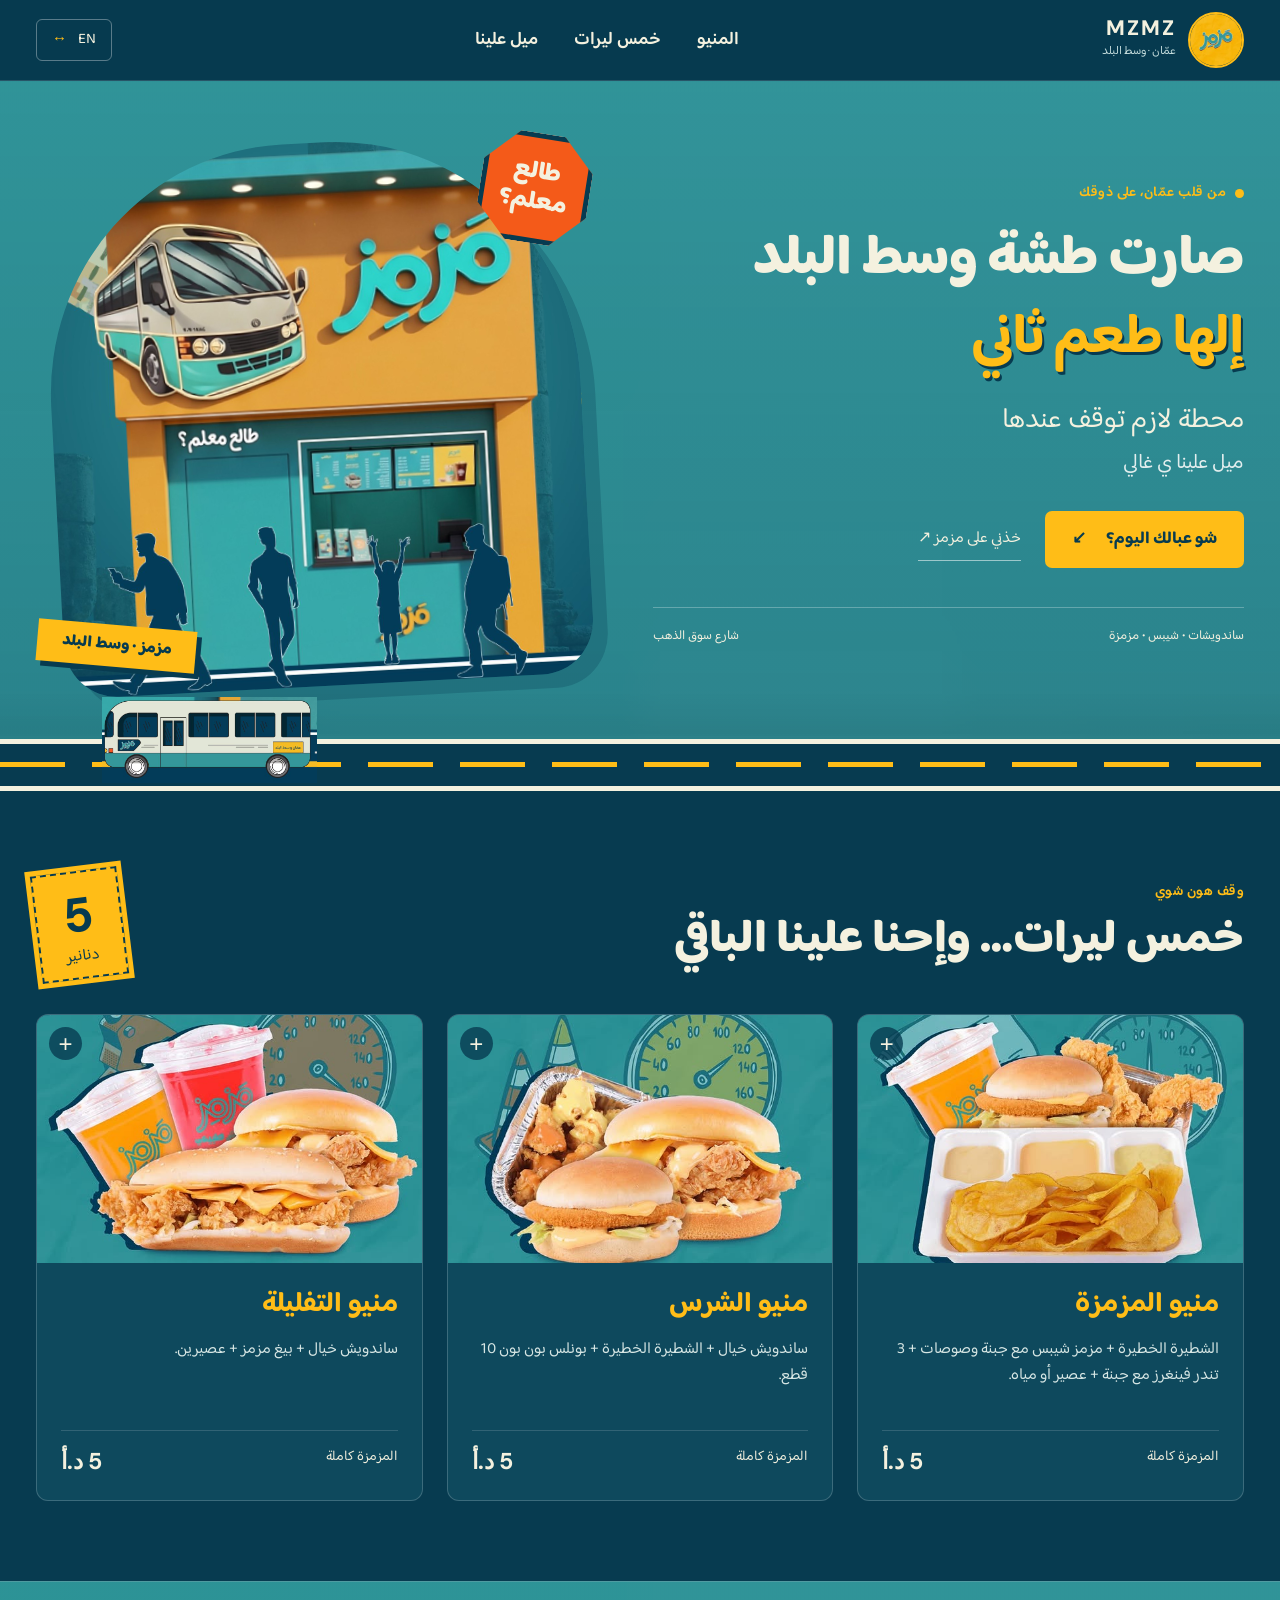
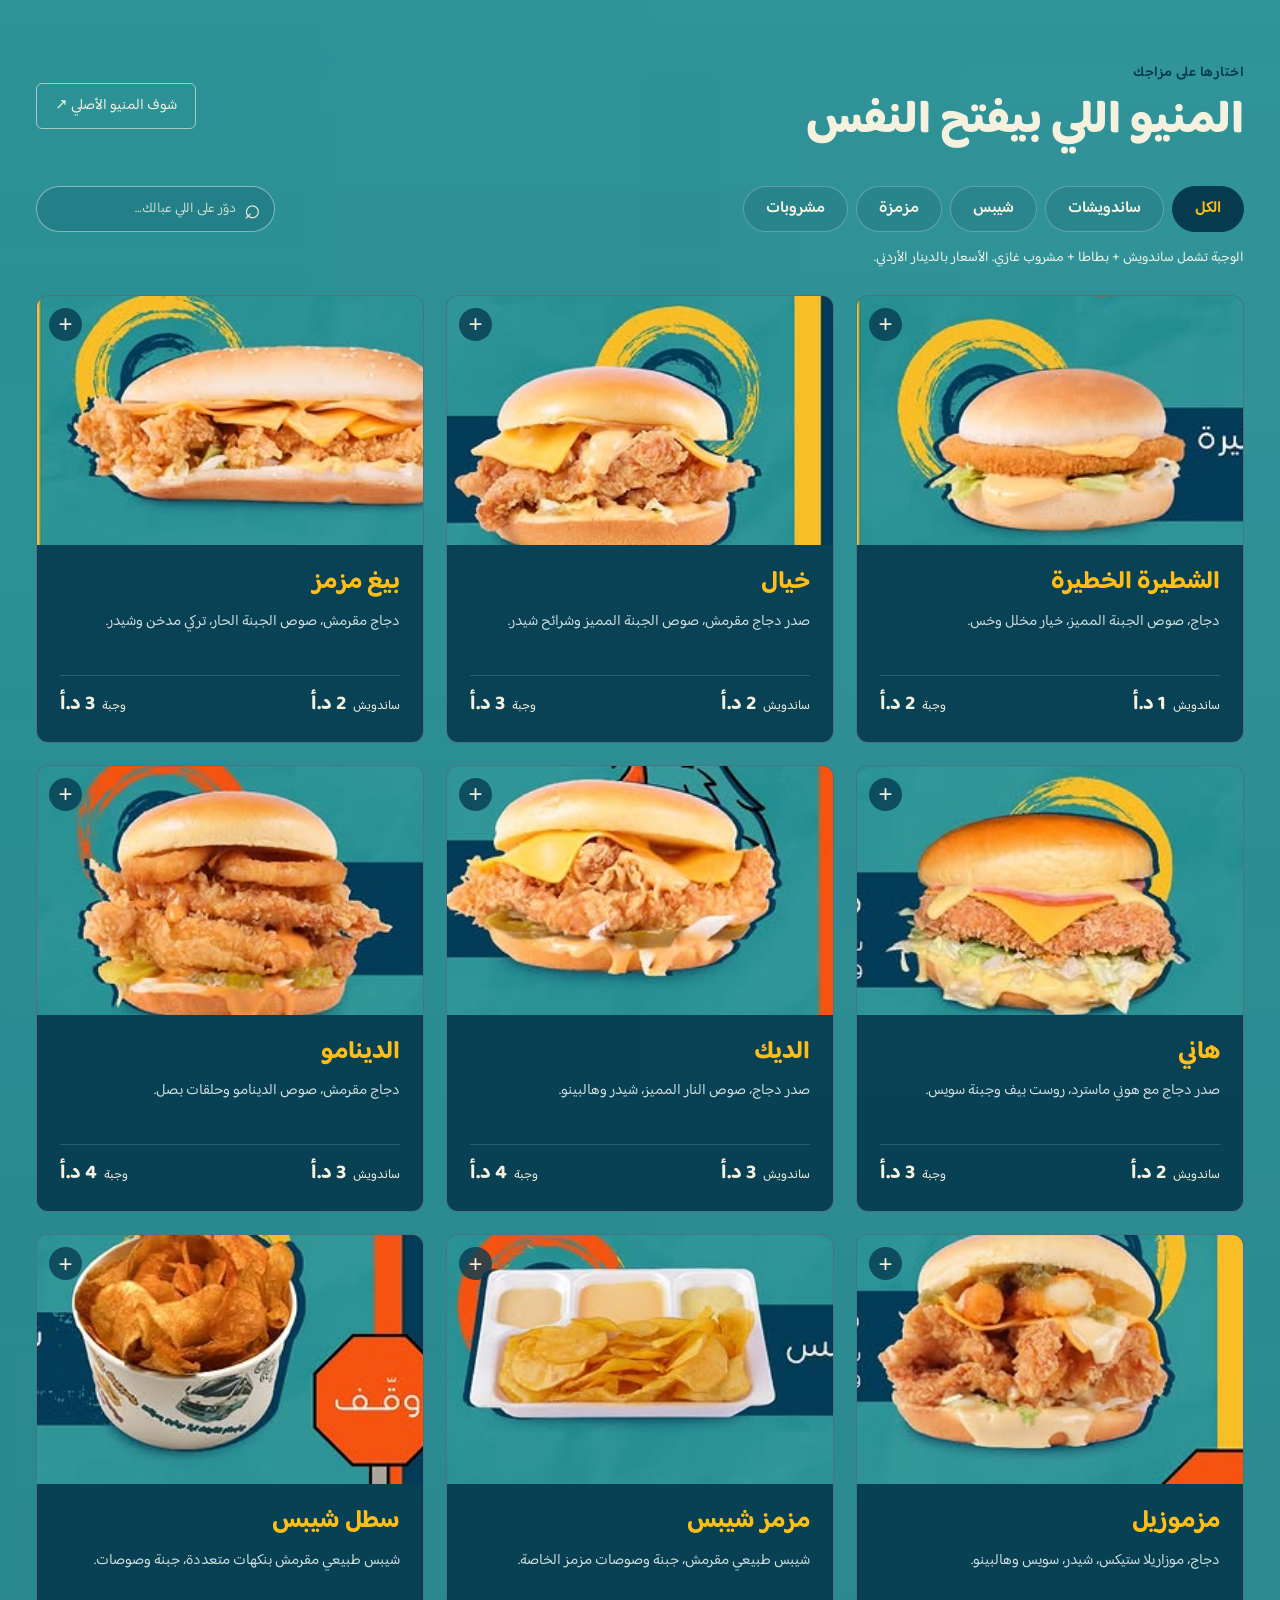
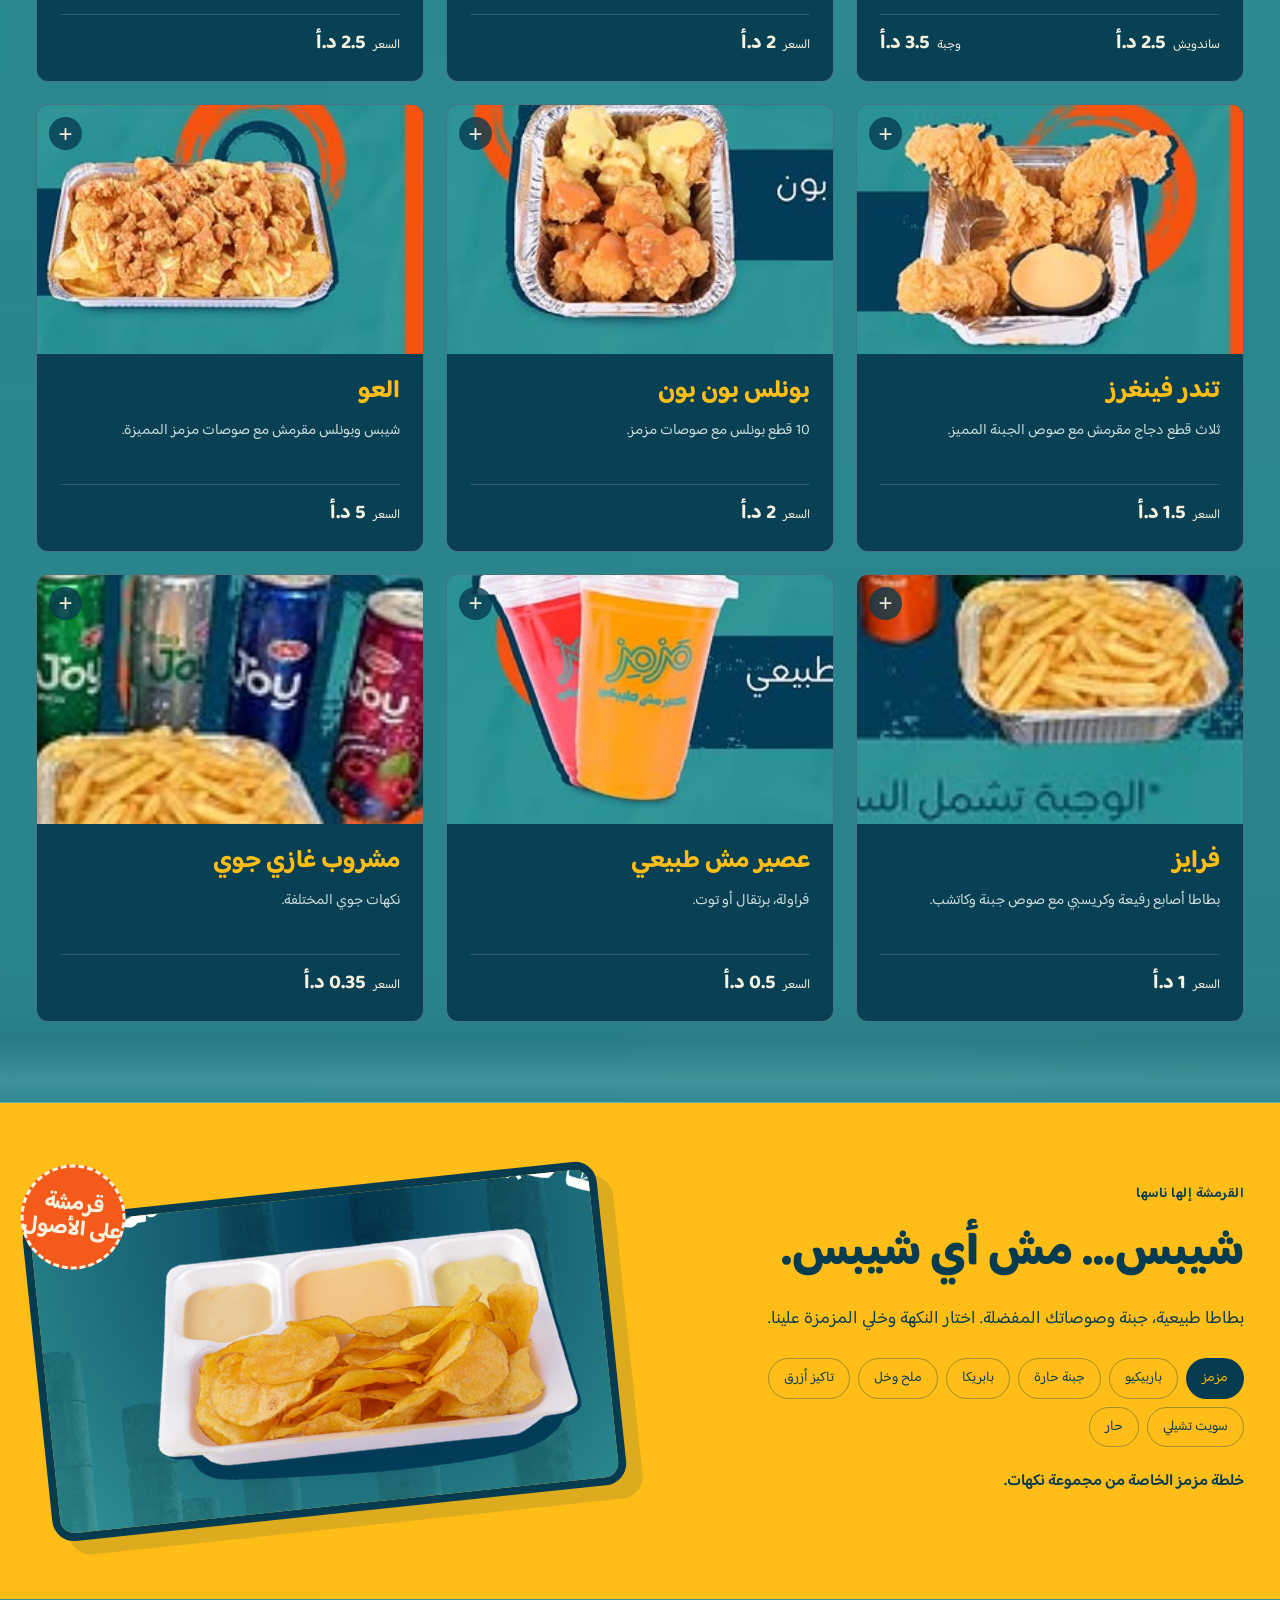
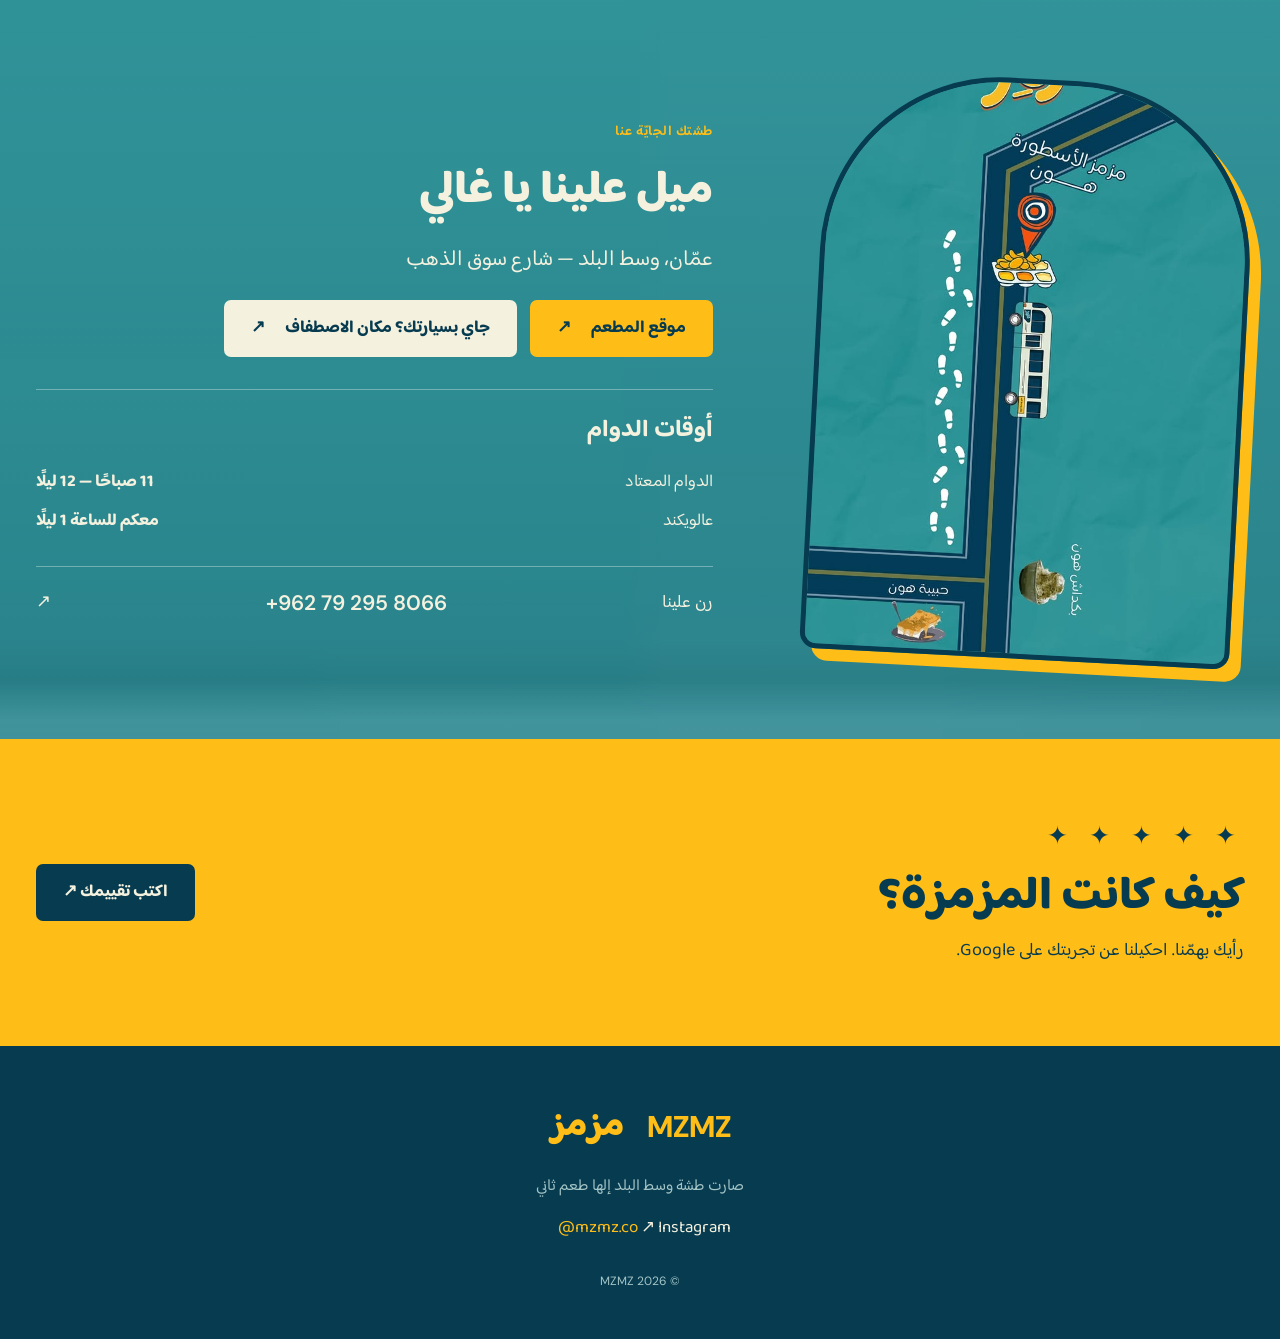
==== mzmz-preview.html @ 77dd5807 "Publish original MZMZ restaurant website" ====
<!doctype html>
<html lang="ar" dir="rtl">
<head>
<meta charset="utf-8"><meta name="viewport" content="width=device-width,initial-scale=1">
<meta name="theme-color" content="#073b50"><meta name="description" content="مزمز — صارت طشة وسط البلد إلها طعم ثاني. تصفح المنيو والعروض واعرف موقعنا ومكان الاصطفاف في عمّان، شارع سوق الذهب.">
<title>مزمز | محطة لازم توقف عندها</title>
<link rel="icon" href="[data-uri]"><link rel="preconnect" href="https://fonts.googleapis.com"><link rel="preconnect" href="https://fonts.gstatic.com" crossorigin>
<link href="https://fonts.googleapis.com/css2?family=Baloo+Bhaijaan+2:wght@400;500;600;700;800&family=DM+Sans:wght@400;500;600;700;800&display=swap" rel="stylesheet">
<style>:root{--navy:#073b50;--deep:#052f41;--teal:#31999d;--yellow:#ffbd17;--orange:#f45a19;--cream:#f4f1df;--font:'Baloo Bhaijaan 2',Tahoma,sans-serif}*{box-sizing:border-box}html{scroll-behavior:smooth;scroll-padding-top:95px}body{margin:0;background:var(--navy);color:var(--cream);font:18px/1.6 var(--font)}html[lang=en] body{--font:'DM Sans',Arial,sans-serif}button,input{font:inherit}button,a{-webkit-tap-highlight-color:transparent}a{color:inherit;text-decoration:none}button{cursor:pointer}button,a,input{outline-offset:5px}button:focus-visible,a:focus-visible,input:focus-visible{outline:3px solid var(--orange)}button{color:inherit}img,svg{display:block;max-width:100%}h1,h2,h3,p{margin:0}h2{font-size:clamp(30px,3.6vw,48px);line-height:1.25;font-weight:800}h3{line-height:1.35}.skip{position:fixed;top:-80px;padding:10px;background:var(--yellow);color:var(--navy);z-index:50}.skip:focus{top:10px}header{position:sticky;top:0;z-index:20;background:#073b50f5;border-bottom:1px solid #ffffff22;backdrop-filter:blur(15px)}.nav-wrap{max-width:1320px;margin:auto;padding:12px 36px;display:flex;align-items:center;justify-content:space-between;gap:25px}.brand{display:flex;align-items:center;gap:12px;font:800 21px/1.2 'DM Sans',sans-serif;letter-spacing:2px}.brand img{width:56px;height:56px;border-radius:50%;border:2px solid var(--yellow)}.brand span span{display:block;font:12px/1.9 var(--font);letter-spacing:0;color:#c5dddd}nav{display:flex;gap:36px;font-weight:600}nav a{position:relative}nav a:after{content:'';position:absolute;bottom:0;inset-inline:0;height:2px;background:var(--yellow);transform:scaleX(0);transition:.2s}nav a:hover:after{transform:scaleX(1)}.language{background:none;border:1px solid #ffffff55;border-radius:6px;font-size:15px;padding:8px 15px}.language span{color:var(--yellow);margin-inline-start:8px}.paper{background-color:var(--teal);background-image:linear-gradient(#31999d12,#073b5033),url('[data-uri]');background-size:cover,2000%;background-position:center,right bottom}.hero{overflow:hidden;position:relative}.hero-inner{max-width:1320px;margin:auto;min-height:670px;padding:62px 36px 105px;display:grid;grid-template-columns:1.05fr 1fr;gap:55px;align-items:center}.eyebrow{display:flex;gap:9px;align-items:center;font-size:14px;letter-spacing:.5px;font-weight:600;margin-bottom:20px;color:var(--yellow)}.eyebrow>span:first-child:empty{width:9px;height:9px;background:var(--yellow);border-radius:50%}h1{font-size:clamp(39px,4.4vw,64px);line-height:1.28;font-weight:800;letter-spacing:-1px}h1>span{display:block}h1 strong{display:block;color:var(--yellow);text-shadow:2px 3px 0 var(--navy);margin-top:7px}.hero-sub{font-size:28px;margin-top:23px}.welcome{font-size:21px;color:#e2eeee;margin-top:3px}.actions{display:flex;gap:24px;align-items:center;margin-top:31px;flex-wrap:wrap}.btn{display:inline-flex;align-items:center;justify-content:center;gap:20px;padding:13px 25px;border:2px solid transparent;border-radius:7px;font-weight:700;transition:transform .2s,box-shadow .2s;font-size:17px}.btn:hover{transform:translateY(-3px);box-shadow:0 7px 0 #052f4155}.yellow{background:var(--yellow);color:var(--navy)}.navy{background:var(--navy);color:var(--cream)}.light{background:#f4f1df;color:var(--navy)}.text-link{font-size:16px;border-bottom:1px solid #fff8;padding:8px 0}.hero-meta{margin-top:39px;padding-top:18px;border-top:1px solid #fff4;display:flex;gap:15px;justify-content:space-between;font-size:13px}.hero-art{position:relative;isolation:isolate;max-width:530px;justify-self:center;width:100%}.orbit{position:absolute;width:98%;aspect-ratio:1;border:2px dashed var(--yellow);border-radius:50%;top:2%;z-index:-1;transform:rotate(-20deg)}.store-art{width:100%;border-radius:46% 46% 10% 10%;box-shadow:14px 14px 0 #073b5040;transform:rotate(-3deg)}.stamp{position:absolute;z-index:2;top:-10px;inset-inline-start:-8px;width:110px;height:110px;background:var(--orange);border:5px solid var(--navy);outline:2px solid var(--cream);clip-path:polygon(30% 0,70% 0,100% 30%,100% 70%,70% 100%,30% 100%,0 70%,0 30%);display:grid;place-content:center;text-align:center;font-size:25px;font-weight:800;line-height:1.2;transform:rotate(9deg);white-space:pre-line}.art-caption{position:absolute;bottom:20px;inset-inline-end:-15px;padding:8px 25px;background:var(--yellow);color:var(--navy);font-size:16px;font-weight:800;transform:rotate(5deg);box-shadow:5px 5px 0 var(--navy)}.road{height:52px;background:var(--navy);position:absolute;bottom:0;width:100%;border-block:5px solid var(--cream)}.road:before{content:'';position:absolute;top:18px;width:100%;height:5px;background:repeating-linear-gradient(90deg,var(--yellow) 0 65px,transparent 65px 92px)}.road-bus{width:215px;height:86px;position:absolute;bottom:3px;left:8%;animation:arrive 1.5s ease-out both}@keyframes arrive{from{transform:translateX(-100vw)}to{transform:translateX(0)}}.section{padding:80px max(36px,calc((100vw - 1248px)/2))}.section-head{display:flex;align-items:center;justify-content:space-between;gap:25px;margin-bottom:35px}.section-head .eyebrow{margin-bottom:9px}.ticket{background:var(--yellow);color:var(--navy);padding:10px 25px;text-align:center;border:2px dashed var(--navy);outline:5px solid var(--yellow);transform:rotate(-7deg);line-height:1.15;flex-shrink:0}.ticket b{font:800 48px 'DM Sans',sans-serif;display:block}.ticket span{font-size:16px}.combo-grid{display:grid;grid-template-columns:repeat(3,1fr);gap:24px}.combo-card{border:1px solid #ffffff30;border-radius:12px;overflow:hidden;background:#0e495d;transition:transform .25s}.combo-card:hover{transform:translateY(-6px)}.combo-card .combo-img{background:#31999d;position:relative;cursor:zoom-in}.combo-img svg{width:100%;aspect-ratio:1.42}.combo-card .copy{padding:24px}.combo-card h3{font-size:28px;color:var(--yellow)}.combo-card p{font-size:16px;color:#d6e6e4;min-height:75px;margin-top:12px}.combo-card .price-row{display:flex;justify-content:space-between;border-top:1px solid #ffffff25;padding-top:15px;margin-top:18px;font-size:14px}.price-row b{font:700 23px 'DM Sans',sans-serif}.menu-section{border-block:1px solid #ffffff30}.menu-section .eyebrow{color:var(--navy)}.outline{background:transparent;border:1px solid #f4f1df99;padding:10px 18px;border-radius:6px;flex-shrink:0;font-size:15px}.outline:hover{background:#073b5030}.menu-controls{display:flex;gap:20px;justify-content:space-between;align-items:center;margin:30px 0 15px}.filters{display:flex;gap:8px;flex-wrap:wrap}.filters button{background:#073b5025;border:1px solid #ffffff40;padding:9px 22px;border-radius:50px;font-size:16px;font-weight:600}.filters button[aria-pressed=true]{background:var(--navy);border-color:var(--navy);color:var(--yellow)}.search{display:flex;align-items:center;background:#073b5030;padding:3px 13px;border:1px solid #ffffff70;border-radius:30px;max-width:260px}.search span{font:28px Arial}.search input{background:transparent;border:0;padding:8px;min-width:0;width:100%;color:var(--cream);font-size:14px}.search input::placeholder{color:#f4f1dfcc}.meal-note{font-size:14px;margin-bottom:25px;color:#f3f4e9}.menu-grid{display:grid;grid-template-columns:repeat(3,1fr);gap:22px}.menu-card{border:1px solid #ffffff44;border-radius:12px;background:#073b50eb;overflow:hidden}.food-visual{width:100%;border:0;display:block;background:#31999d;position:relative;padding:0;cursor:zoom-in;overflow:hidden}.food-visual svg{width:100%;aspect-ratio:1.55;transition:transform .35s}.food-visual:hover svg{transform:scale(1.05)}.zoom-mark{position:absolute;top:12px;inset-inline-end:12px;font:24px Arial;background:#073b50c9;border-radius:50%;width:33px;height:33px;display:grid;place-content:center;color:var(--cream)}.menu-copy{padding:21px 23px}.menu-copy h3{font-size:25px;color:var(--yellow)}.menu-copy p{font-size:15px;color:#cfdfde;margin:10px 0 17px;min-height:48px}.prices{display:flex;justify-content:space-between;gap:10px;padding-top:13px;border-top:1px solid #ffffff25;font-size:13px}.prices b{font-size:20px;color:var(--cream);margin-inline-start:7px}.flavour-section{background:var(--yellow);color:var(--navy);display:grid;grid-template-columns:1fr 1fr;gap:55px;align-items:center;position:relative;overflow:hidden}.flavour-section .eyebrow{color:var(--navy)}.flavour-copy>p:not(.eyebrow){margin-top:22px;max-width:490px}.flavours{display:flex;flex-wrap:wrap;gap:8px;margin-top:25px}.flavours button{background:transparent;border:1px solid #073b5060;color:var(--navy);padding:8px 15px;border-radius:30px;font-size:14px}.flavours button[aria-pressed=true]{background:var(--navy);color:var(--yellow)}#flavour-description{font-size:16px;font-weight:600;min-height:50px}.chips-art{position:relative;transform:rotate(-6deg)}.chips-art svg{border:8px solid var(--navy);border-radius:22px;box-shadow:15px 15px 0 #073b5022}.round-label{position:absolute;top:-50px;inset-inline-end:0;width:105px;height:105px;border-radius:50%;background:var(--orange);color:var(--cream);border:3px dashed var(--cream);display:grid;place-content:center;text-align:center;font-size:22px;font-weight:700;line-height:1.1;white-space:pre-line;transform:rotate(12deg)}.visit-section{display:grid;grid-template-columns:.8fr 1.2fr;gap:80px;align-items:center}.visit-art{height:580px;max-width:430px;border-radius:180px 180px 16px 16px;overflow:hidden;border:5px solid var(--navy);box-shadow:12px 12px 0 var(--yellow);transform:rotate(3deg)}.visit-art img{width:100%;height:100%;object-fit:cover}.address{font-size:22px;margin:22px 0}.visit-links{display:flex;flex-wrap:wrap;gap:13px}.hours{margin-top:32px;border-block:1px solid #fff5;padding:25px 0}.hours h3{font-size:24px;margin-bottom:15px}.hours p{display:flex;justify-content:space-between;gap:15px;font-size:17px;padding:6px 0}.phone{margin-top:22px;display:flex;align-items:center;justify-content:space-between;gap:10px}.phone b{font:600 21px 'DM Sans',sans-serif}.review-section{background:var(--yellow);color:var(--navy);display:flex;justify-content:space-between;align-items:center;gap:30px}.review-section h2{margin:10px 0}.review-section p{font-size:18px}.stars{color:var(--navy);font-size:25px;letter-spacing:8px}footer{padding:50px 36px;text-align:center;display:flex;align-items:center;flex-direction:column;gap:16px}footer .footer-logo{font:800 30px 'DM Sans',sans-serif;color:var(--yellow);display:flex;gap:15px;align-items:center}footer .footer-logo span{font:800 36px 'Baloo Bhaijaan 2',Tahoma,sans-serif}footer p{font-size:16px;color:#a4c5c6}footer>a:not(.footer-logo){font-size:17px}footer>a span{margin-inline-start:8px;color:var(--yellow)}footer small{font:12px 'DM Sans',sans-serif;color:#a4c5c6;margin-top:15px}.mobile-dock{display:none}dialog{border:1px solid #fff5;background:var(--navy);color:var(--cream);border-radius:14px;padding:30px 16px 16px;max-width:min(92vw,800px);max-height:92vh;overflow:auto}dialog::backdrop{background:#021c27dd;backdrop-filter:blur(5px)}dialog img{max-height:78vh;margin:auto;object-fit:contain}dialog p{text-align:center;padding-top:12px}.close-dialog{position:sticky;top:0;float:right;border:0;background:var(--yellow);color:var(--navy);border-radius:50%;width:40px;height:40px;font-size:30px;z-index:2;line-height:1}.hero-art svg,.chips-art svg{isolation:isolate}html[lang=en] h1{font-size:clamp(38px,4.1vw,59px);line-height:1.12}html[lang=en] .combo-card h3{font-size:25px}html[lang=en] .menu-copy h3{font-size:22px}html[lang=en] .menu-copy p{line-height:1.65}html[lang=en] .hero-sub{font-size:23px}html[lang=en] .welcome{font-size:17px}html[lang=en] .hero-meta{font-size:11px}
@media(min-width:1500px){.hero-inner{min-height:720px}}@media(max-width:1000px){.hero-inner{gap:30px;min-height:590px}h1{font-size:43px}.hero-meta{flex-direction:column;gap:2px}.section{padding:65px 28px}.nav-wrap{padding-inline:28px}.menu-controls{flex-wrap:wrap}.search{max-width:100%;width:100%}.menu-grid{grid-template-columns:repeat(2,1fr)}.combo-card .copy{padding:18px}.combo-card h3{font-size:24px}.combo-card p{min-height:115px}.visit-section{gap:45px}.hours p{font-size:15px}.visit-art{height:530px}.phone b{font-size:18px}}@media(max-width:680px){body{font-size:17px}html{scroll-padding-top:85px}.nav-wrap{padding:10px 18px;gap:10px}.brand{font-size:17px;gap:8px}.brand img{width:43px;height:43px}.brand span span{font-size:10px}nav{gap:15px;font-size:14px}nav a:nth-child(2){display:none}.language{padding:6px 9px;font-size:12px}.language span{display:none}.hero-inner{grid-template-columns:1fr;padding:35px 23px 90px;gap:32px;text-align:center}.hero-copy .eyebrow{justify-content:center;font-size:12px;margin-bottom:16px}h1{font-size:43px;line-height:1.22;letter-spacing:-.5px}.hero-sub{font-size:23px;margin-top:17px}.welcome{font-size:19px}.actions{justify-content:center;gap:18px;margin-top:23px}.btn{font-size:15px;padding:11px 18px}.hero-meta{display:none}.hero-art{max-width:320px}.stamp{width:80px;height:80px;font-size:19px;inset-inline-start:-5px}.art-caption{font-size:13px;bottom:15px;inset-inline-end:0}.road{height:39px}.road:before{top:12px}.road-bus{width:160px;height:64px}.section{padding:52px 21px}.section-head{gap:18px;align-items:flex-start;margin-bottom:28px}.section-head h2{font-size:31px}.eyebrow{font-size:12px}.ticket{padding:8px 15px}.ticket b{font-size:34px}.ticket span{font-size:13px}.combo-grid{grid-template-columns:1fr;gap:20px}.combo-card{display:grid;grid-template-columns:1fr 1.15fr}.combo-img svg{height:100%;min-height:240px;aspect-ratio:auto}.combo-card .copy{padding:19px 16px}.combo-card h3{font-size:24px}.combo-card p{min-height:0;font-size:14px}.combo-card .price-row{margin-top:13px;font-size:12px}.menu-section .section-head{flex-direction:column;gap:17px}.outline{font-size:13px;padding:8px 12px}.menu-controls{gap:13px;margin-top:20px}.filters{gap:6px;flex-wrap:nowrap;overflow:auto;width:100%;padding-bottom:6px}.filters button{padding:8px 14px;font-size:13px;white-space:nowrap}.menu-grid{gap:12px}.menu-copy{padding:15px 12px}.menu-copy h3{font-size:21px}.menu-copy p{font-size:13px;min-height:60px;margin:8px 0 12px}.prices{flex-direction:column;font-size:12px;padding-top:9px;gap:2px}.prices b{font-size:18px}.zoom-mark{width:25px;height:25px;font-size:19px;top:8px;inset-inline-end:8px}.food-visual svg{aspect-ratio:1.25}.meal-note{font-size:12px}.flavour-section{grid-template-columns:1fr;gap:65px;padding-bottom:65px}.flavour-copy h2{font-size:35px}.chips-art{margin-inline:12px}.round-label{width:85px;height:85px;font-size:19px;top:-35px}.flavour-copy>p:not(.eyebrow){font-size:16px}.visit-section{grid-template-columns:1fr;gap:40px}.visit-art{order:2;height:360px;width:220px;margin:auto;border-radius:100px 100px 12px 12px}.visit-copy h2{font-size:36px}.address{font-size:19px}.visit-links{flex-direction:column}.hours p{font-size:15px}.phone b{font-size:19px}.review-section{align-items:flex-start;flex-direction:column;gap:25px}.review-section p{font-size:16px}.review-section .btn{width:100%}.review-section h2{font-size:34px}footer{padding:40px 22px 105px}.mobile-dock{display:flex;position:fixed;z-index:18;bottom:12px;left:12px;right:12px;border:1px solid #ffe59277;border-radius:11px;overflow:hidden;background:var(--navy);box-shadow:0 6px 30px #0006}.mobile-dock a{padding:13px 8px;flex:1;text-align:center;font-size:13px}.mobile-dock a:first-child{color:var(--navy);background:var(--yellow);font-weight:800}.mobile-dock a+a{border-inline-start:1px solid #fff2}html[lang=en] h1{font-size:40px}html[lang=en] .combo-card h3{font-size:21px}html[lang=en] .combo-card p{font-size:12px}html[lang=en] .menu-copy h3{font-size:17px}html[lang=en] .menu-copy p{font-size:12px;min-height:80px}html[lang=en] .section-head h2{font-size:29px}html[lang=en] nav{font-size:12px}html[lang=en] .hours p{font-size:13px}}
@media(prefers-reduced-motion:reduce){html{scroll-behavior:auto}*,*:before,*:after{animation:none!important;transition:none!important}}
</style>
</head>
<body>
<a class="skip" href="#menu" data-ar="انتقل إلى المنيو" data-en="Skip to menu">انتقل إلى المنيو</a>
<header><div class="nav-wrap">
<a href="#home" class="brand" aria-label="مزمز MZMZ"><img src="[data-uri]" width="64" height="64" alt="مزمز"><span>MZMZ<span data-ar="عمّان · وسط البلد" data-en="AMMAN · DOWNTOWN">عمّان · وسط البلد</span></span></a>
<nav aria-label="Main navigation"><a href="#menu" data-ar="المنيو" data-en="Menu">المنيو</a><a href="#combos" data-ar="خمس ليرات" data-en="5 JD combos">خمس ليرات</a><a href="#visit" data-ar="ميل علينا" data-en="Find us">ميل علينا</a></nav>
<button id="language" class="language" type="button" aria-label="Switch to English">EN <span aria-hidden="true">↔</span></button>
</div></header>
<main>
<section id="home" class="hero paper">
<div class="hero-inner">
<div class="hero-copy"><p class="eyebrow"><span></span><span data-ar="من قلب عمّان، على ذوقك" data-en="FROM THE HEART OF AMMAN">من قلب عمّان، على ذوقك</span></p>
<h1><span data-ar="صارت طشة وسط البلد" data-en="Your downtown stroll">صارت طشة وسط البلد</span><strong data-ar="إلها طعم ثاني" data-en="just got tastier.">إلها طعم ثاني</strong></h1>
<p class="hero-sub" data-ar="محطة لازم توقف عندها" data-en="A stop you simply have to make.">محطة لازم توقف عندها</p>
<p class="welcome" data-ar="ميل علينا ي غالي" data-en="Swing by, you're always welcome.">ميل علينا ي غالي</p>
<div class="actions"><a class="btn yellow" href="#menu"><span data-ar="شو عبالك اليوم؟" data-en="Explore the menu">شو عبالك اليوم؟</span><span aria-hidden="true">↙</span></a><a class="text-link" href="https://maps.app.goo.gl/1GzGsH1aQZmYkQis6?g_st=ac" target="_blank" rel="noopener" data-ar="خذني على مزمز ↗" data-en="Take me to MZMZ ↗">خذني على مزمز ↗</a></div>
<div class="hero-meta"><span data-ar="ساندويشات • شيبس • مزمزة" data-en="SANDWICHES • CHIPS • BITES">ساندويشات • شيبس • مزمزة</span><span data-ar="شارع سوق الذهب" data-en="GOLD SOUK STREET">شارع سوق الذهب</span></div>
</div>
<div class="hero-art"><div class="orbit" aria-hidden="true"></div><div class="stamp" aria-hidden="true" data-ar="طالع\nمعلم؟" data-en="NEXT\nSTOP?">طالع<br>معلم؟</div>
<svg class="store-art" viewBox="310 535 795 815" role="img" aria-label="واجهة مطعم مزمز مع الباص" xmlns="http://www.w3.org/2000/svg"><image href="[data-uri]" width="1407" height="1760"/></svg>
<span class="art-caption" data-ar="مزمز · وسط البلد" data-en="MZMZ · DOWNTOWN">مزمز · وسط البلد</span>
</div>
</div>
<div class="road" aria-hidden="true"><svg viewBox="650 1390 550 220" class="road-bus"><image href="[data-uri]" width="1407" height="1760"/></svg></div>
</section>
<section id="combos" class="section combos">
<div class="section-head"><div><p class="eyebrow" data-ar="وقف هون شوي" data-en="MAKE A LITTLE STOP">وقف هون شوي</p><h2 data-ar="خمس ليرات… وإحنا علينا الباقي" data-en="Five dinars. A whole lot of flavour.">خمس ليرات… وإحنا علينا الباقي</h2></div><span class="ticket"><b>5</b><span data-ar="دنانير" data-en="JD">دنانير</span></span></div>
<div id="combo-grid" class="combo-grid"></div>
</section>
<section id="menu" class="section menu-section paper">
<div class="section-head"><div><p class="eyebrow" data-ar="اختارها على مزاجك" data-en="FOLLOW YOUR CRAVINGS">اختارها على مزاجك</p><h2 data-ar="المنيو اللي بيفتح النفس" data-en="Something for every craving.">المنيو اللي بيفتح النفس</h2></div><button id="original-menu" class="outline" data-ar="شوف المنيو الأصلي ↗" data-en="Original menu ↗">شوف المنيو الأصلي ↗</button></div>
<div class="menu-controls"><div class="filters" role="group" aria-label="Menu categories"><button data-filter="all" aria-pressed="true" data-ar="الكل" data-en="All">الكل</button><button data-filter="sandwich" aria-pressed="false" data-ar="ساندويشات" data-en="Sandwiches">ساندويشات</button><button data-filter="chips" aria-pressed="false" data-ar="شيبس" data-en="Chips">شيبس</button><button data-filter="sides" aria-pressed="false" data-ar="مزمزة" data-en="Bites">مزمزة</button><button data-filter="drinks" aria-pressed="false" data-ar="مشروبات" data-en="Drinks">مشروبات</button></div><label class="search"><span aria-hidden="true">⌕</span><input id="search" type="search" placeholder="دوّر على اللي عبالك…" aria-label="البحث في المنيو"></label></div>
<p class="meal-note" data-ar="الوجبة تشمل ساندويش + بطاطا + مشروب غازي. الأسعار بالدينار الأردني." data-en="Sandwich meals include fries and a soft drink. All prices are in Jordanian dinars.">الوجبة تشمل ساندويش + بطاطا + مشروب غازي. الأسعار بالدينار الأردني.</p>
<div id="menu-grid" class="menu-grid" aria-live="polite"></div><p id="empty" hidden data-ar="ما لقينا هالصنف. جرّب اسم ثاني أو اختار الكل." data-en="No matches. Try another name or choose All.">ما لقينا هالصنف. جرّب اسم ثاني أو اختار الكل.</p>
</section>
<section class="flavour-section section"><div class="flavour-copy"><p class="eyebrow" data-ar="القرمشة إلها ناسها" data-en="FOR THE CRUNCH LOVERS">القرمشة إلها ناسها</p><h2 data-ar="شيبس… مش أي شيبس." data-en="Chips. With a twist.">شيبس… مش أي شيبس.</h2><p data-ar="بطاطا طبيعية، جبنة وصوصاتك المفضلة. اختار النكهة وخلي المزمزة علينا." data-en="Natural potato chips, cheese and your favourite sauces. Pick your flavour and get crunching.">بطاطا طبيعية، جبنة وصوصاتك المفضلة. اختار النكهة وخلي المزمزة علينا.</p><div id="flavours" class="flavours" role="group" aria-label="Chip flavours"></div><p id="flavour-description" aria-live="polite"></p></div><div class="chips-art"><svg viewBox="150 830 980 540" role="img" aria-label="مزمز شيبس مع الصوصات"><image href="[data-uri]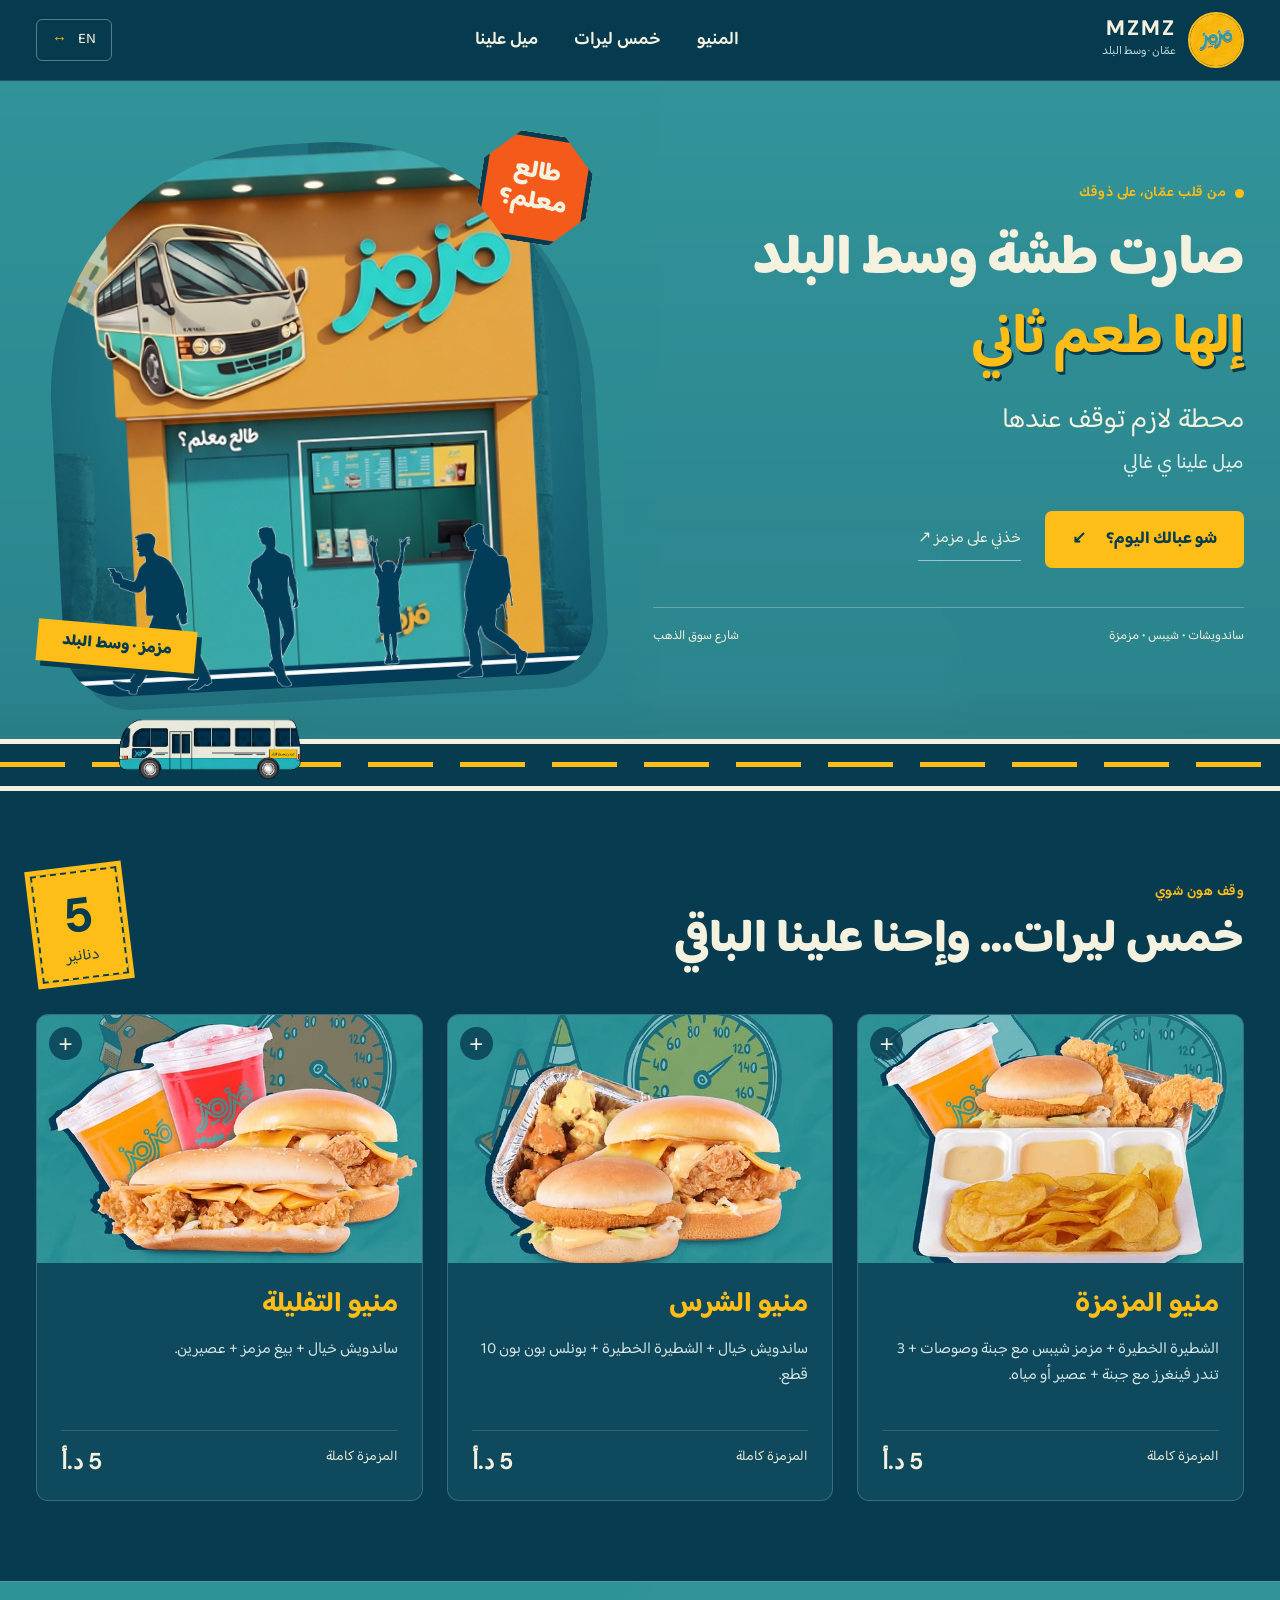
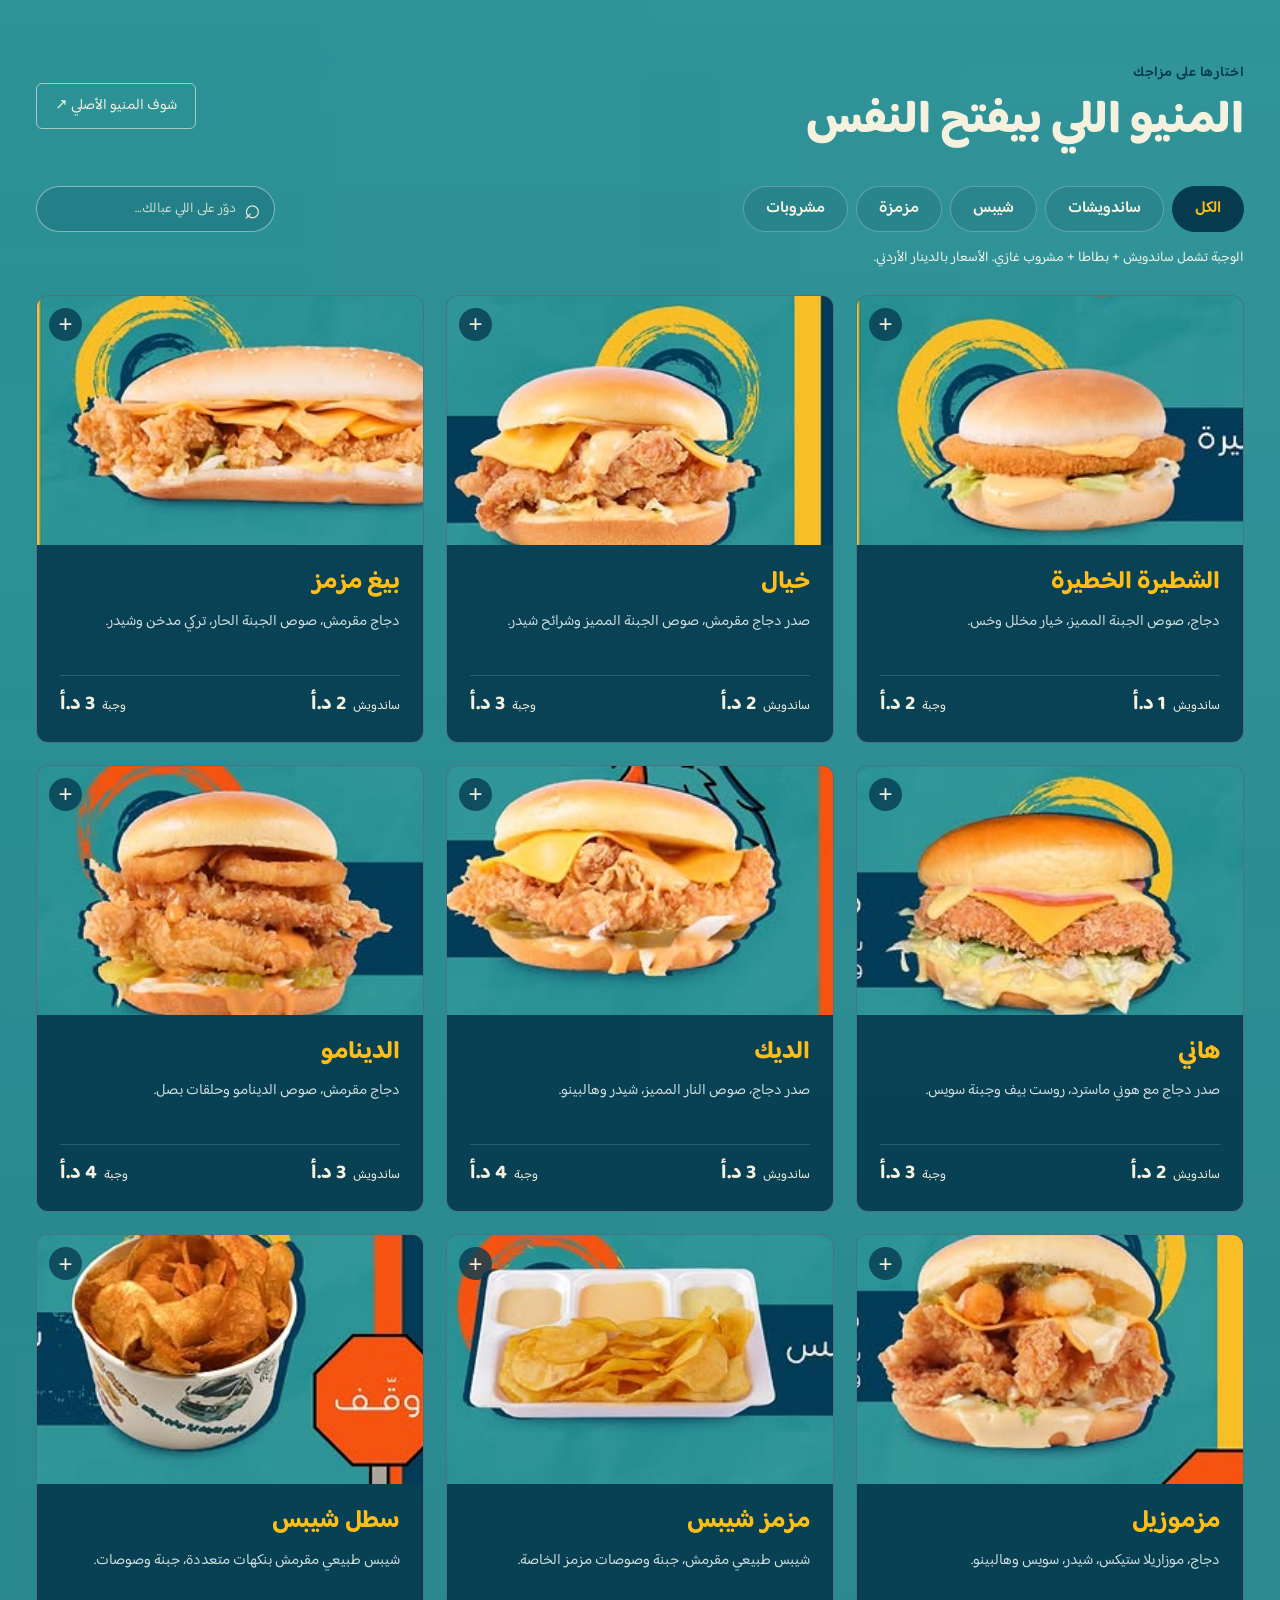
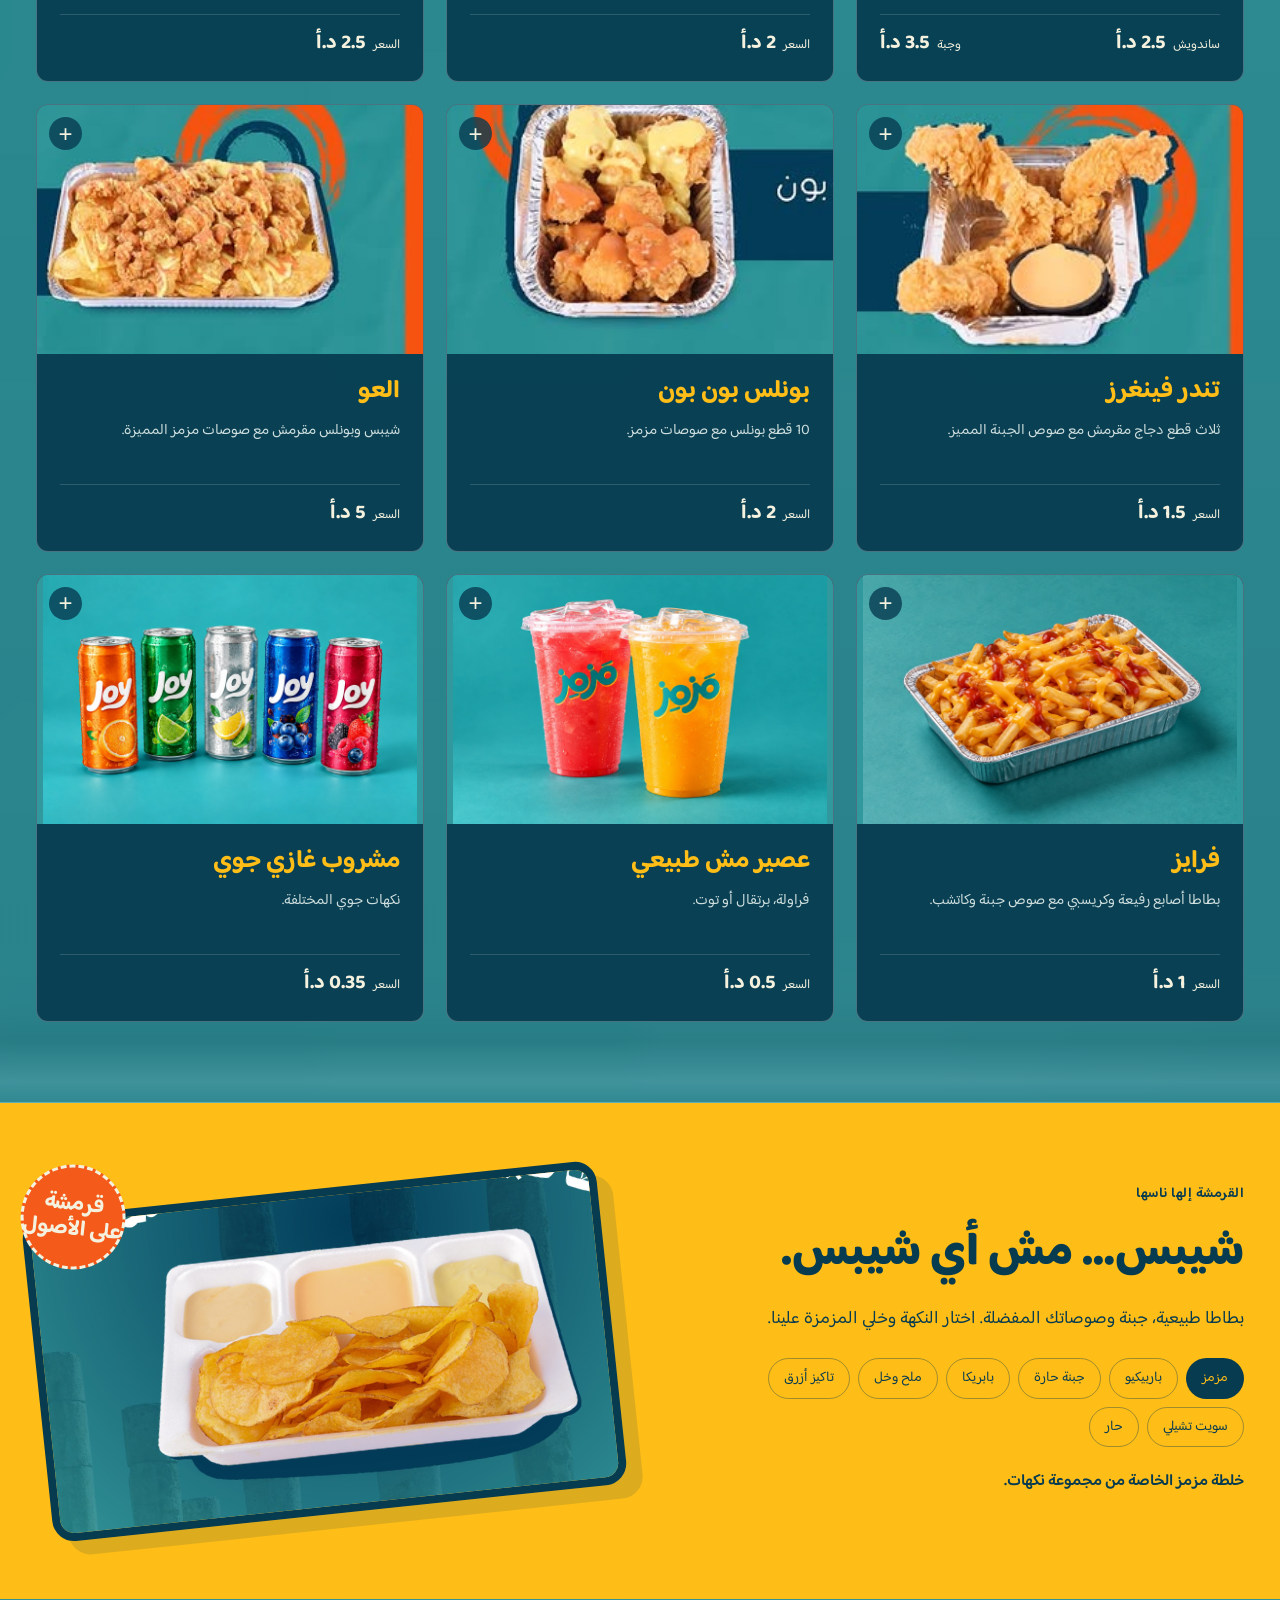
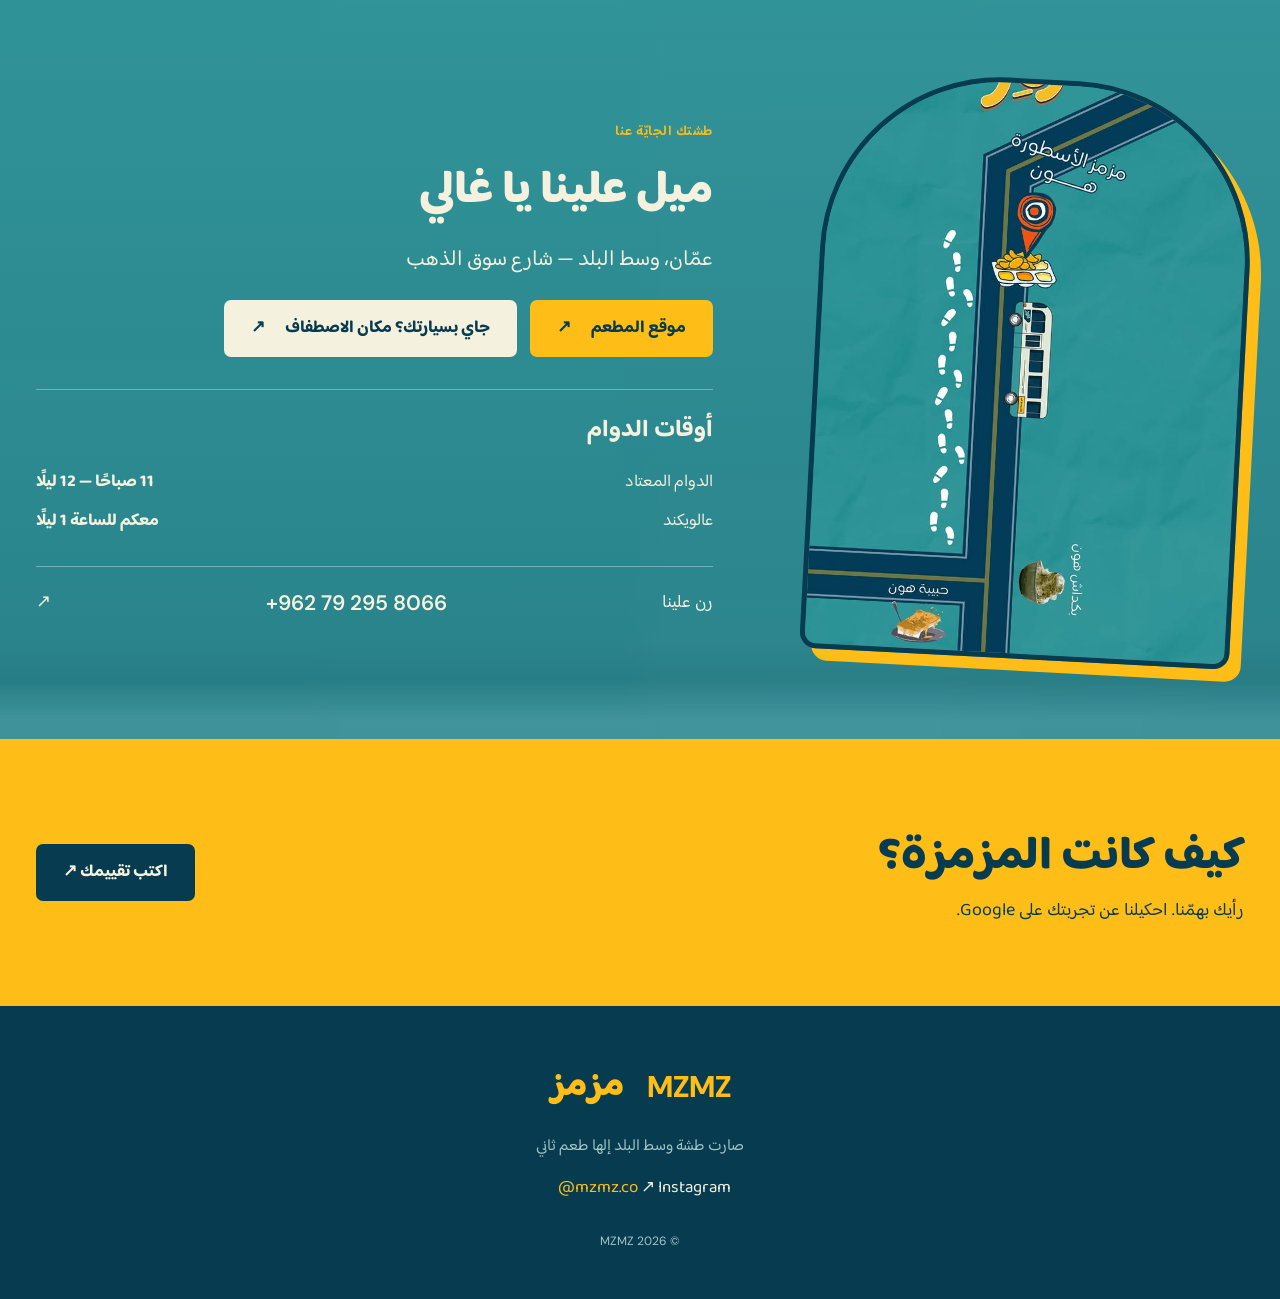
